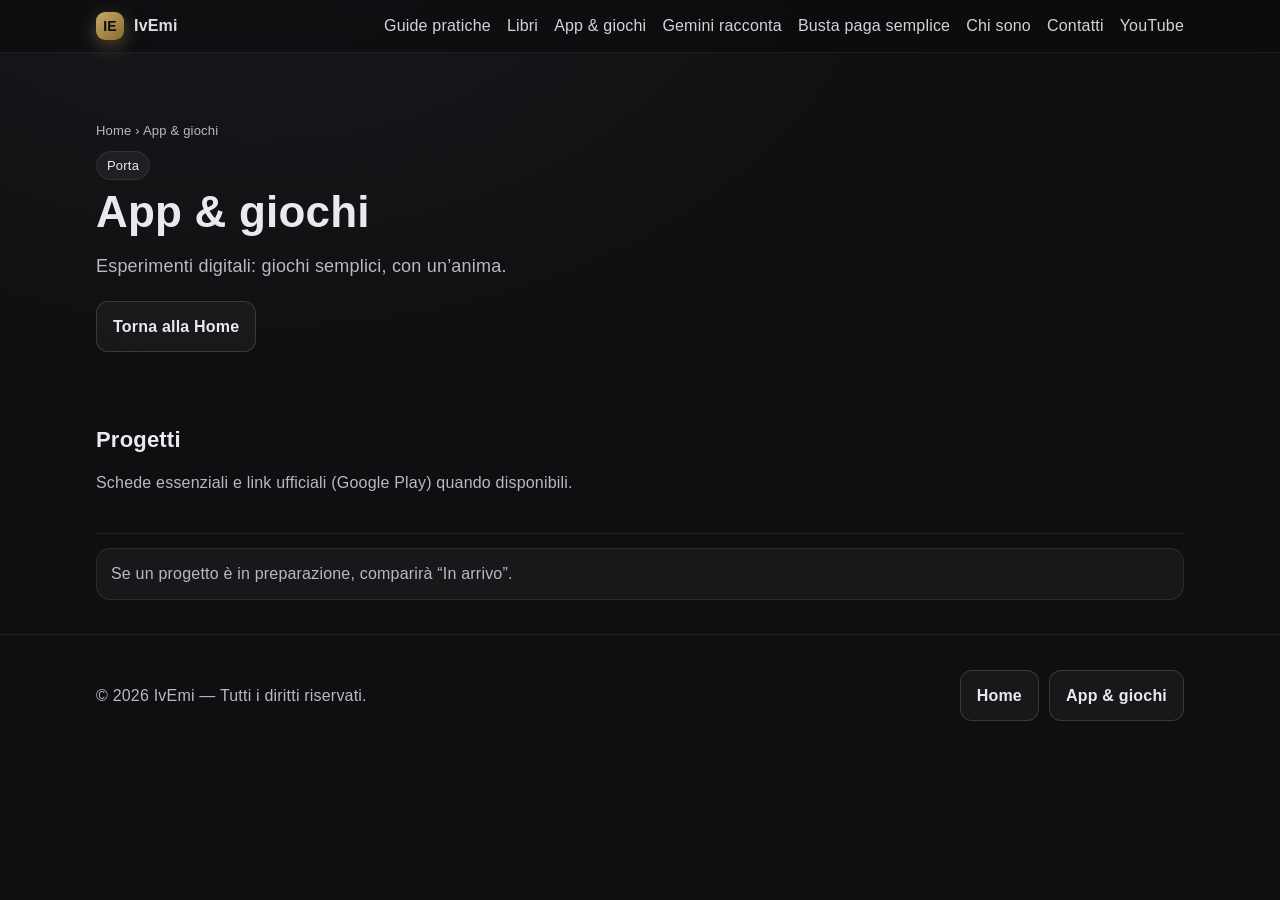
==== app/index.html @ bf558a95 "Add index.html for app and games section" ====
<!doctype html>
<html lang="it">
<head>
  <meta charset="utf-8" />
  <meta name="viewport" content="width=device-width, initial-scale=1" />
  <title>App & giochi — IvEmi</title>
  <meta name="description" content="App e giochi di IvEmi: esperimenti digitali e progetti pubblicati. Schede pulite e link ufficiali." />
  <meta name="robots" content="index,follow" />
  <link rel="canonical" href="https://ivemi.it/app/" />

  <meta property="og:type" content="website" />
  <meta property="og:title" content="App & giochi — IvEmi" />
  <meta property="og:description" content="Esperimenti digitali: giochi e app. Schede pulite e link ufficiali." />
  <meta property="og:url" content="https://ivemi.it/app/" />
  <meta property="og:image" content="/images/og-cover.jpg" />

  <link rel="stylesheet" href="/assets/site.css" />
</head>

<body>
<header>
  <div class="nav">
    <div class="brand">
      <div class="brand-badge">IE</div>
      <a href="/">IvEmi</a>
    </div>
    <nav>
      <button class="menu-btn" aria-label="Apri menu" onclick="document.getElementById('navLinks').classList.toggle('open')">☰ Menu</button>
      <ul id="navLinks">
        <li><a href="/assistenza/">Guide pratiche</a></li>
        <li><a href="/libri/">Libri</a></li>
        <li><a href="/app/">App & giochi</a></li>
        <li><a href="/gemini-racconta/">Gemini racconta</a></li>
        <li><a href="/busta-paga-semplice/">Busta paga semplice</a></li>
        <li><a href="/#about">Chi sono</a></li>
        <li><a href="/#contact">Contatti</a></li>
        <li><a href="https://youtube.com/@emibaresi?si=-dRrx2M6Ek-qvJw4" target="_blank" rel="noopener" referrerpolicy="strict-origin-when-cross-origin">YouTube</a></li>
      </ul>
    </nav>
  </div>
</header>

<main class="container">
  <section class="hero">
    <div class="breadcrumb">
      <a href="/">Home</a> › App & giochi
    </div>

    <span class="tag">Porta</span>
    <h1>App & giochi</h1>
    <p class="section-sub">Esperimenti digitali: giochi semplici, con un’anima.</p>

    <div class="cta-row">
      <a class="btn" href="/">Torna alla Home</a>
    </div>
  </section>

  <section aria-labelledby="apps-title">
    <h2 id="apps-title" class="section-title">Progetti</h2>
    <p class="section-sub">Schede essenziali e link ufficiali (Google Play) quando disponibili.</p>
    <div id="apps-grid" class="grid" aria-live="polite"></div>
  </section>

  <hr class="hr" />
  <div class="note">
    <p style="margin:0">
      Se un progetto è in preparazione, comparirà “In arrivo”.
    </p>
  </div>
</main>

<footer>
  <div class="container">
    <div style="display:flex;align-items:center;gap:10px;justify-content:space-between;flex-wrap:wrap">
      <p>© <span id="year"></span> IvEmi — Tutti i diritti riservati.</p>
      <div class="cta-row" style="margin:0">
        <a class="btn" href="/">Home</a>
        <a class="btn" href="/app/">App & giochi</a>
      </div>
    </div>
  </div>
</footer>

<script>
  document.getElementById('year').textContent = new Date().getFullYear();
  if (location.hostname === 'www.ivemi.it') {
    location.replace('https://ivemi.it' + location.pathname + location.search + location.hash);
  }
</script>

<script>
(async () => {
  try {
    const appsRes  = await fetch('/data/apps.json', { cache: 'no-store' });
    if (!appsRes.ok) throw new Error('apps.json not found');
    const apps = await appsRes.json();
    const appsGrid = document.getElementBy
---- assets/site.css ----
:root { --bg:#0f0f11; --card:#151519; --text:#e9e9ee; --muted:#b9b9c2; --accent:#c7a869; --accent-2:#8c6a2f; --maxw:1120px; --radius:18px; --shadow:0 10px 30px rgba(0,0,0,.35); }
*{box-sizing:border-box}
html,body{height:100%}
body{margin:0;font-family:ui-sans-serif,-apple-system,Segoe UI,Roboto,Helvetica,Arial,system-ui;background:radial-gradient(1200px 800px at 20% -10%,#1a1a1f,#0f0f11 60%);color:var(--text);line-height:1.6;letter-spacing:.2px}
a{color:var(--accent);text-decoration:none} a:hover{text-decoration:underline}

header{position:sticky;top:0;z-index:20;backdrop-filter:saturate(120%) blur(10px);background:rgba(10,10,12,.6);border-bottom:1px solid rgba(255,255,255,.06)}
.container{margin:0 auto;max-width:var(--maxw);padding:0 16px}
.nav{margin:0 auto;max-width:var(--maxw);padding:12px 16px;display:flex;align-items:center;justify-content:space-between}

.brand{display:flex;align-items:center;gap:10px;font-weight:700}
.brand a{color:var(--text);opacity:.95}
.brand a:hover{opacity:1;text-decoration:none}
.brand-badge{width:28px;height:28px;border-radius:9px;background:linear-gradient(135deg,var(--accent),var(--accent-2));display:grid;place-items:center;color:#0c0c0f;font-weight:800;font-size:14px;box-shadow:0 6px 18px rgba(199,168,105,.35)}

nav ul{list-style:none;display:flex;gap:16px;margin:0;padding:0}
nav a{color:var(--text);opacity:.9}
nav a:hover{opacity:1;text-decoration:none}
.menu-btn{display:none}

.hero{padding:64px 0 36px}
.hero h1{font-size:clamp(28px,5vw,44px);line-height:1.15;margin:10px 0 14px}
.hero p{color:var(--muted);font-size:clamp(16px,2.6vw,18px)}

.tags{display:flex;gap:8px;flex-wrap:wrap;margin-top:16px}
.tag{background:rgba(255,255,255,.05);border:1px solid rgba(255,255,255,.08);color:var(--text);padding:6px 10px;border-radius:999px;font-size:13px}

.cta-row{display:flex;gap:10px;margin-top:20px;flex-wrap:wrap}
.btn{display:inline-block;padding:12px 16px;border-radius:12px;font-weight:600;border:1px solid rgba(255,255,255,.14);background:rgba(255,255,255,.04);color:var(--text)}
.btn.primary{background:linear-gradient(135deg,var(--accent),var(--accent-2));color:#0b0b0e;border:none;box-shadow:0 10px 24px rgba(199,168,105,.3)}
.btn.icon{display:inline-flex;align-items:center;gap:8px}
.btn.icon svg{width:18px;height:18px;flex:0 0 18px}

section{padding:26px 0 8px}
.section-title{font-size:22px;margin:8px 0 12px}
.section-sub{color:var(--muted);margin:0 0 16px}

.grid{display:grid;grid-template-columns:repeat(12,1fr);gap:16px}
.card{grid-column:span 12;background:linear-gradient(180deg,rgba(255,255,255,.02),rgba(255,255,255,.00));border:1px solid rgba(255,255,255,.07);border-radius:var(--radius);padding:18px;box-shadow:var(--shadow)}
.card h3{margin:6px 0 6px;font-size:18px}
.card p{margin:0 0 10px;color:var(--muted)}
.badge{display:inline-block;padding:4px 8px;border-radius:999px;background:rgba(255,255,255,.06);border:1px solid rgba(255,255,255,.1);font-size:12px;margin-bottom:8px}

.placeholder{width:72px;height:72px;border-radius:16px;background:#202028;border:1px solid rgba(255,255,255,.08);display:grid;place-items:center;color:var(--muted);font-size:12px;font-weight:600}
.item{display:flex;gap:14px;align-items:center}
@media (min-width:760px){.card{grid-column:span 6}}
.wide{grid-column:span 12!important}

footer{margin-top:34px;padding:32px 0 48px;color:var(--muted);border-top:1px solid rgba(255,255,255,.08)}

@media (max-width:640px){
  .menu-btn{display:inline-flex;align-items:center;gap:8px;padding:8px 10px;border-radius:10px;border:1px solid rgba(255,255,255,.12);background:rgba(255,255,255,.03);color:var(--text)}
  nav ul{display:none;position:absolute;right:16px;top:54px;background:rgba(15,15,18,.98);padding:10px;border-radius:12px;border:1px solid rgba(255,255,255,.08);box-shadow:var(--shadow)}
  nav ul.open{display:flex;flex-direction:column;gap:8px}
}

/* 🎥 Embed YouTube responsivo */
.yt-embed{aspect-ratio:16/9;width:100%;height:auto;border-radius:var(--radius);box-shadow:var(--shadow)}

/* ▶️ Thumb video */
.thumb{position:relative;display:inline-block;width:72px;height:72px;border-radius:16px;overflow:hidden;border:1px solid rgba(255,255,255,.08);background:#202028}
.thumb img{width:100%;height:100%;object-fit:cover;display:block}
.play-badge{position:absolute;inset:auto;left:50%;top:50%;transform:translate(-50%,-50%);width:36px;height:36px;border-radius:50%;background:rgba(0,0,0,.55);display:grid;place-items:center}
.play-badge svg{width:16px;height:16px;fill:white}
.thumb:focus-visible{outline:2px solid var(--accent);outline-offset:2px}
.links{display:flex;gap:8px;flex-wrap:wrap}

/* Utilità per Assistenza */
.breadcrumb{color:var(--muted);font-size:13px;margin:4px 0 10px}
.breadcrumb a{color:var(--muted);text-decoration:none}
.breadcrumb a:hover{color:var(--text)}
.hr{height:1px;background:rgba(255,255,255,.08);border:0;margin:14px 0}
.list{margin:0;padding-left:18px;color:var(--muted)}
.note{background:rgba(255,255,255,.04);border:1px solid rgba(255,255,255,.08);border-radius:14px;padding:12px 14px;color:var(--muted)}
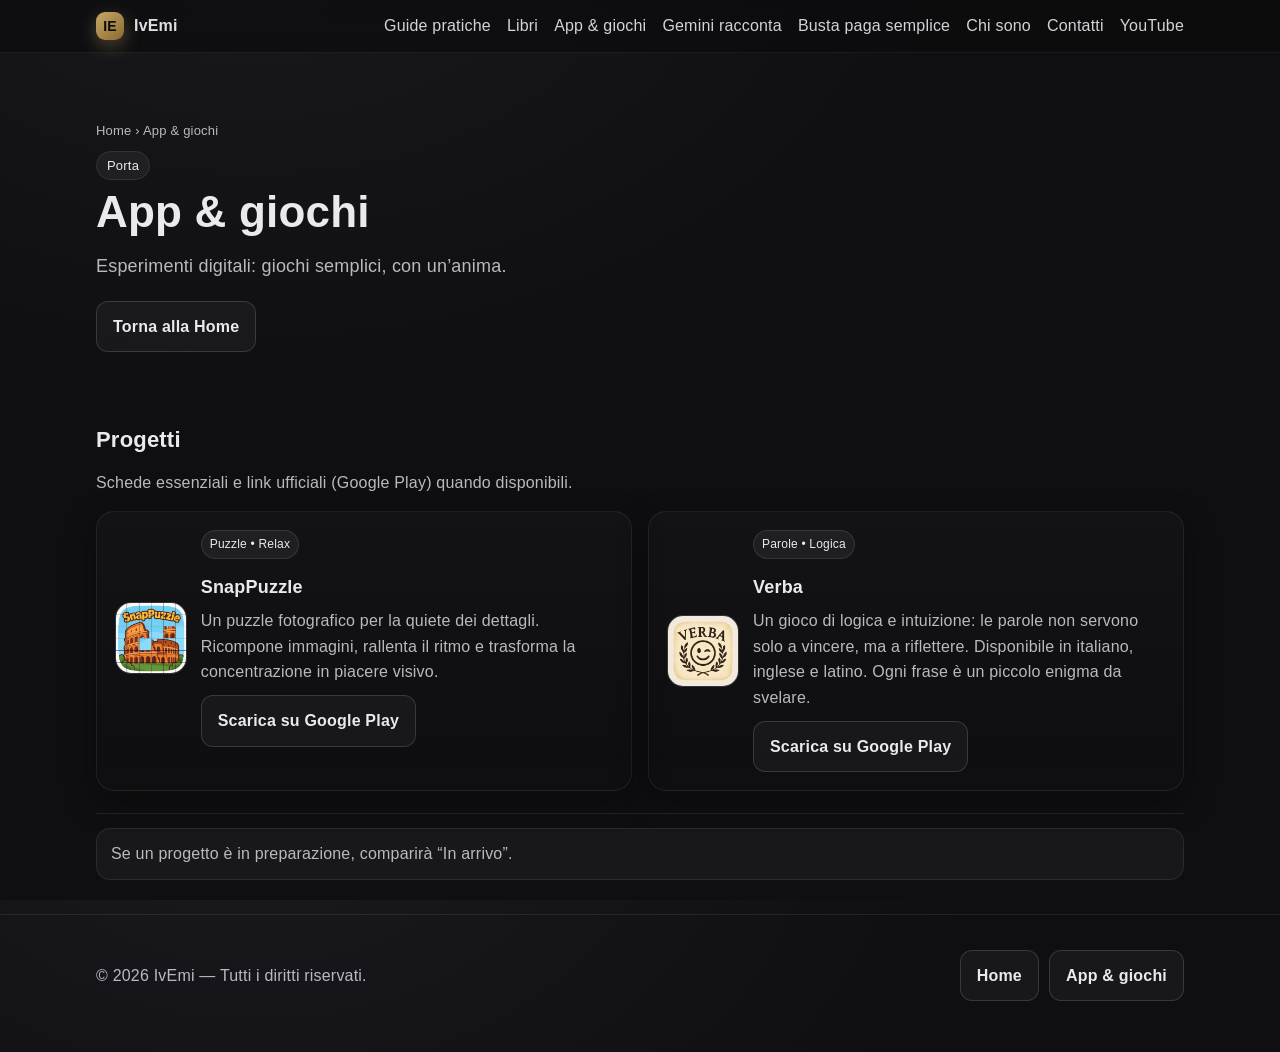
==== commit b0307569: "Add Open Graph meta tags and update app loading script" ====
--- a/app/index.html
+++ b/app/index.html
@@ -8,6 +8,7 @@
   <meta name="robots" content="index,follow" />
   <link rel="canonical" href="https://ivemi.it/app/" />
 
+  <!-- Open Graph -->
   <meta property="og:type" content="website" />
   <meta property="og:title" content="App & giochi — IvEmi" />
   <meta property="og:description" content="Esperimenti digitali: giochi e app. Schede pulite e link ufficiali." />
@@ -88,10 +89,43 @@
   }
 </script>
 
+<!-- Carica App da JSON -->
 <script>
 (async () => {
   try {
     const appsRes  = await fetch('/data/apps.json', { cache: 'no-store' });
     if (!appsRes.ok) throw new Error('apps.json not found');
     const apps = await appsRes.json();
-    const appsGrid = document.getElementBy
+    const appsGrid = document.getElementById('apps-grid');
+
+    appsGrid.innerHTML = (Array.isArray(apps) ? apps : []).map(a => {
+      const icon = a.icon && a.icon.trim()
+        ? `<img src="${a.icon}" alt="Icona di ${a.title}" style="width:72px;height:72px;object-fit:cover;border-radius:16px;border:1px solid rgba(255,255,255,.08);background:#202028" />`
+        : `<div class="placeholder" aria-hidden="true">Icona</div>`;
+
+      const urlBtn = a.url && a.url.trim()
+        ? `<a class="btn" href="${a.url}" target="_blank" rel="noopener" referrerpolicy="strict-origin-when-cross-origin">Scarica su Google Play</a>`
+        : `<span class="badge" title="Link non disponibile">In arrivo</span>`;
+
+      const badge = (a.badge && a.badge.trim()) ? a.badge : '';
+
+      return `
+        <article class="card">
+          <div class="item">
+            ${icon}
+            <div>
+              <span class="badge">${badge}</span>
+              <h3>${a.title || ''}</h3>
+              <p>${a.desc || ''}</p>
+              <div class="links">${urlBtn}</div>
+            </div>
+          </div>
+        </article>`;
+    }).join('');
+  } catch (e) {
+    document.getElementById('apps-grid').innerHTML = '<p class="section-sub">Impossibile caricare le app.</p>';
+  }
+})();
+</script>
+</body>
+</html>
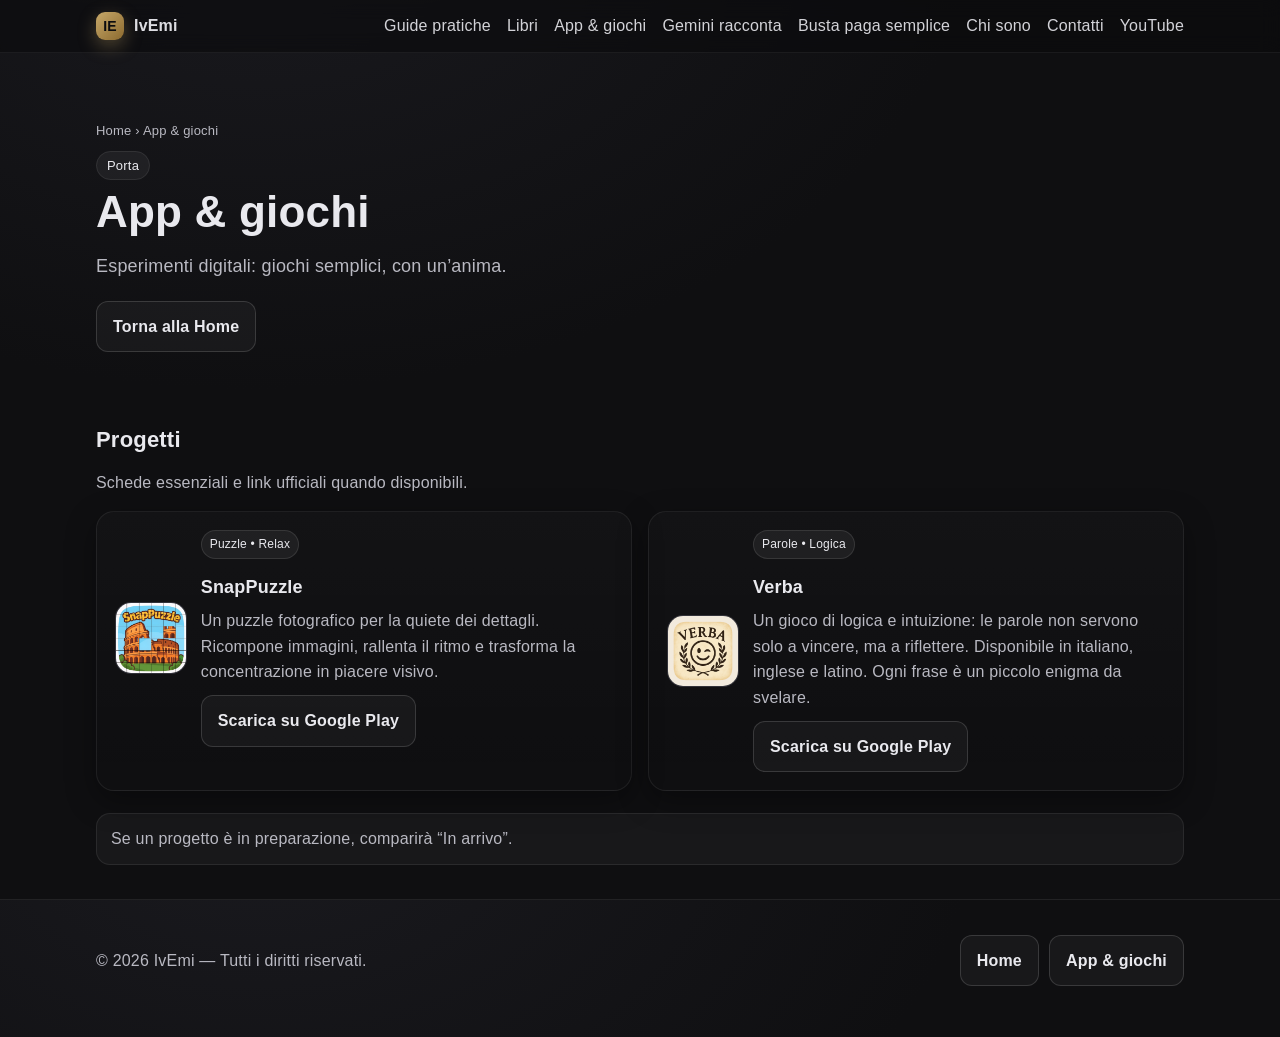
==== commit d219491b: "Refactor HTML structure and scripts in index.html" ====
--- a/app/index.html
+++ b/app/index.html
@@ -8,7 +8,6 @@
   <meta name="robots" content="index,follow" />
   <link rel="canonical" href="https://ivemi.it/app/" />
 
-  <!-- Open Graph -->
   <meta property="og:type" content="website" />
   <meta property="og:title" content="App & giochi — IvEmi" />
   <meta property="og:description" content="Esperimenti digitali: giochi e app. Schede pulite e link ufficiali." />
@@ -43,14 +42,10 @@
 
 <main class="container">
   <section class="hero">
-    <div class="breadcrumb">
-      <a href="/">Home</a> › App & giochi
-    </div>
-
+    <div class="breadcrumb"><a href="/">Home</a> › App & giochi</div>
     <span class="tag">Porta</span>
     <h1>App & giochi</h1>
     <p class="section-sub">Esperimenti digitali: giochi semplici, con un’anima.</p>
-
     <div class="cta-row">
       <a class="btn" href="/">Torna alla Home</a>
     </div>
@@ -58,12 +53,11 @@
 
   <section aria-labelledby="apps-title">
     <h2 id="apps-title" class="section-title">Progetti</h2>
-    <p class="section-sub">Schede essenziali e link ufficiali (Google Play) quando disponibili.</p>
+    <p class="section-sub">Schede essenziali e link ufficiali quando disponibili.</p>
     <div id="apps-grid" class="grid" aria-live="polite"></div>
   </section>
 
-  <hr class="hr" />
-  <div class="note">
+  <div class="note" style="margin-top:14px">
     <p style="margin:0">
       Se un progetto è in preparazione, comparirà “In arrivo”.
     </p>
@@ -89,25 +83,69 @@
   }
 </script>
 
-<!-- Carica App da JSON -->
 <script>
 (async () => {
+  const grid = document.getElementById('apps-grid');
+
+  function normalizeList(json) {
+    // accetta: [ ... ] oppure { apps: [...] } oppure { items: [...] }
+    if (Array.isArray(json)) return json;
+    if (json && Array.isArray(json.apps)) return json.apps;
+    if (json && Array.isArray(json.items)) return json.items;
+    return [];
+  }
+
+  function pickLink(a) {
+    // prova vari nomi comuni
+    return (a.url || a.play || a.link || a.store || a.googlePlay || a.amazon || '').trim?.() || '';
+  }
+
+  function linkLabel(url) {
+    const u = (url || '').toLowerCase();
+    if (u.includes('play.google.com')) return 'Scarica su Google Play';
+    if (u.includes('amazon.')) return 'Apri su Amazon';
+    if (u.includes('apps.apple.com')) return 'Apri su App Store';
+    return 'Apri link';
+  }
+
+  function safe(s) { return (s ?? '').toString(); }
+
+  async function tryFetch(path) {
+    const res = await fetch(path, { cache: 'no-store' });
+    if (!res.ok) throw new Error('Fetch failed: ' + path);
+    return res.json();
+  }
+
   try {
-    const appsRes  = await fetch('/data/apps.json', { cache: 'no-store' });
-    if (!appsRes.ok) throw new Error('apps.json not found');
-    const apps = await appsRes.json();
-    const appsGrid = document.getElementById('apps-grid');
+    // 1) prova path assoluto (consigliato)
+    let data;
+    try {
+      data = await tryFetch('/data/apps.json');
+    } catch (_) {
+      // 2) fallback relativo, utile se stai testando in preview strana
+      data = await tryFetch('../data/apps.json');
+    }
 
-    appsGrid.innerHTML = (Array.isArray(apps) ? apps : []).map(a => {
+    const apps = normalizeList(data);
+
+    if (!apps.length) {
+      grid.innerHTML = '<p class="section-sub">Nessuna app trovata in <code>/data/apps.json</code>.</p>';
+      return;
+    }
+
+    grid.innerHTML = apps.map(a => {
+      const title = safe(a.title);
+      const desc  = safe(a.desc);
+      const badge = safe(a.badge);
+
       const icon = a.icon && a.icon.trim()
-        ? `<img src="${a.icon}" alt="Icona di ${a.title}" style="width:72px;height:72px;object-fit:cover;border-radius:16px;border:1px solid rgba(255,255,255,.08);background:#202028" />`
+        ? `<img src="${a.icon}" alt="Icona di ${title}" style="width:72px;height:72px;object-fit:cover;border-radius:16px;border:1px solid rgba(255,255,255,.08);background:#202028" />`
         : `<div class="placeholder" aria-hidden="true">Icona</div>`;
 
-      const urlBtn = a.url && a.url.trim()
-        ? `<a class="btn" href="${a.url}" target="_blank" rel="noopener" referrerpolicy="strict-origin-when-cross-origin">Scarica su Google Play</a>`
+      const url = pickLink(a);
+      const btn = url
+        ? `<a class="btn" href="${url}" target="_blank" rel="noopener" referrerpolicy="strict-origin-when-cross-origin">${linkLabel(url)}</a>`
         : `<span class="badge" title="Link non disponibile">In arrivo</span>`;
-
-      const badge = (a.badge && a.badge.trim()) ? a.badge : '';
 
       return `
         <article class="card">
@@ -115,15 +153,15 @@
             ${icon}
             <div>
               <span class="badge">${badge}</span>
-              <h3>${a.title || ''}</h3>
-              <p>${a.desc || ''}</p>
-              <div class="links">${urlBtn}</div>
+              <h3>${title}</h3>
+              <p>${desc}</p>
+              <div class="links">${btn}</div>
             </div>
           </div>
         </article>`;
     }).join('');
   } catch (e) {
-    document.getElementById('apps-grid').innerHTML = '<p class="section-sub">Impossibile caricare le app.</p>';
+    grid.innerHTML = '<p class="section-sub">Impossibile caricare le app. Controlla che esista <code>/data/apps.json</code>.</p>';
   }
 })();
 </script>
